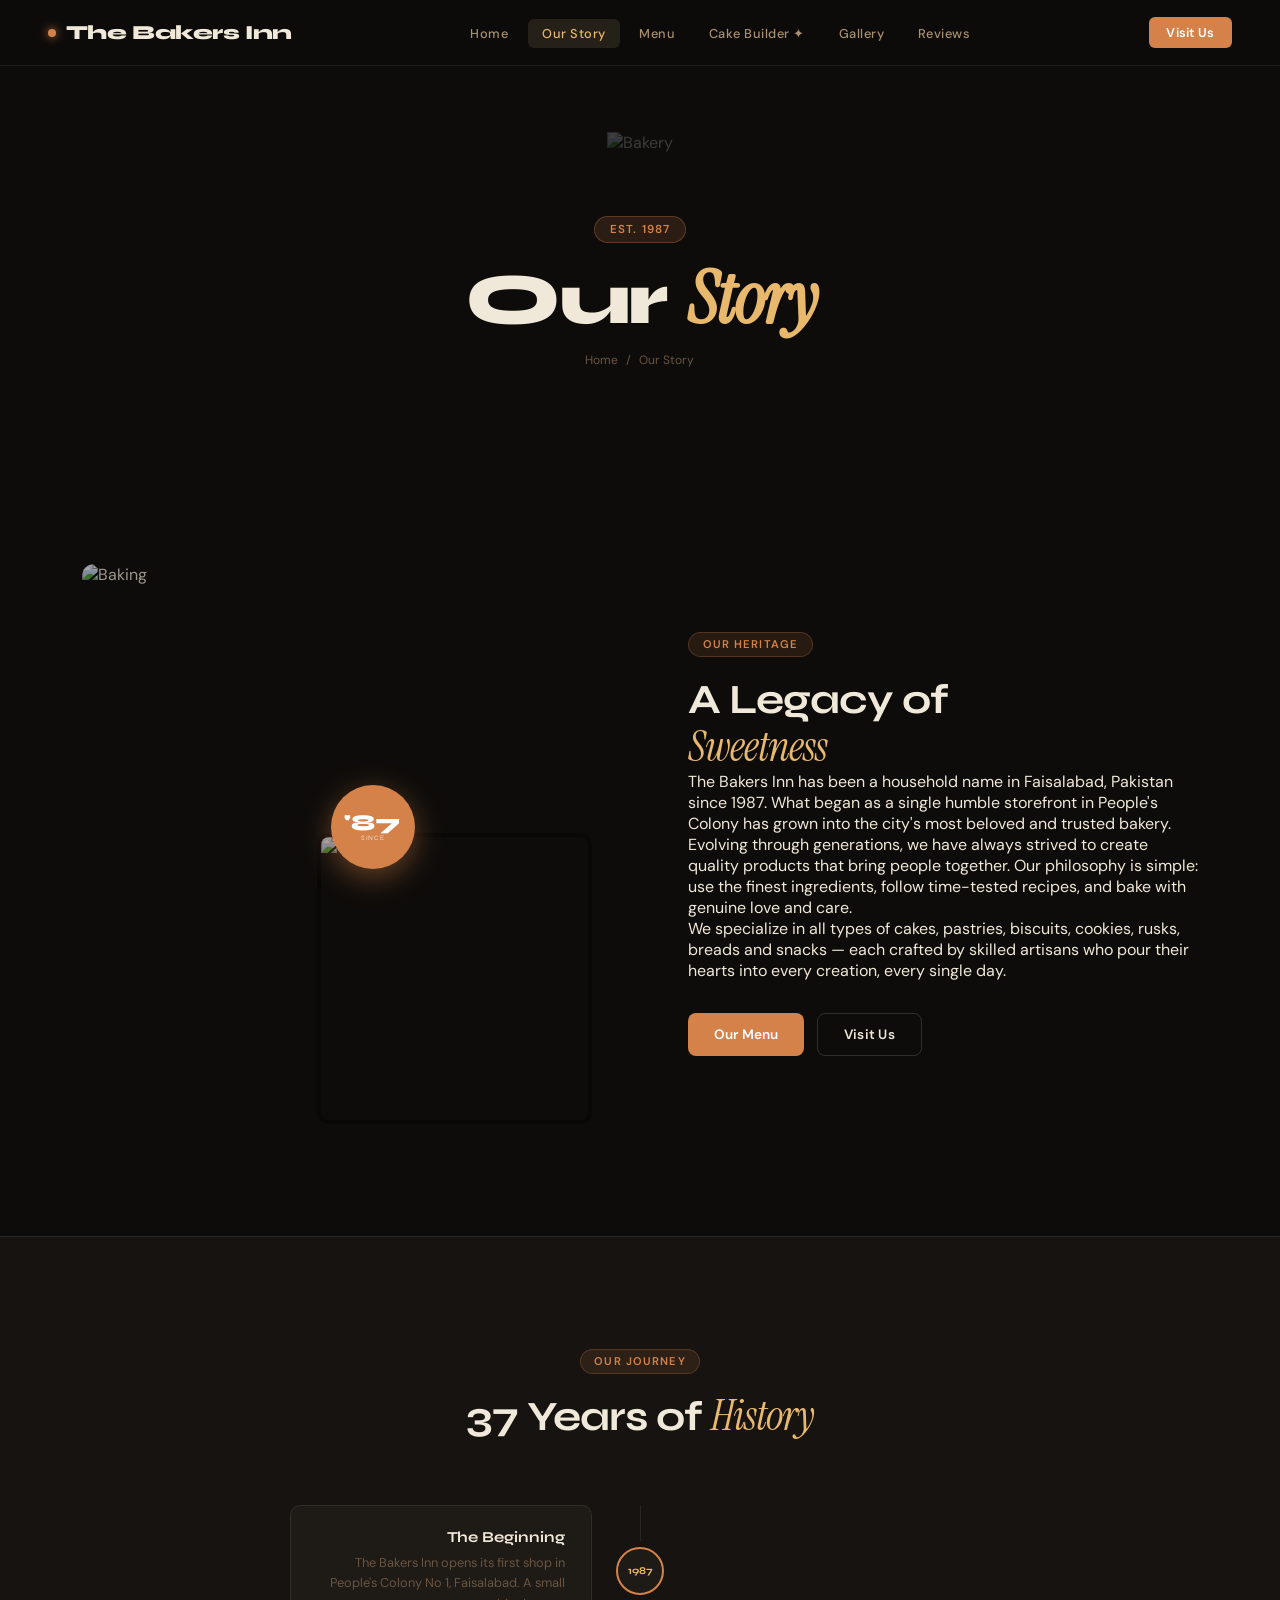
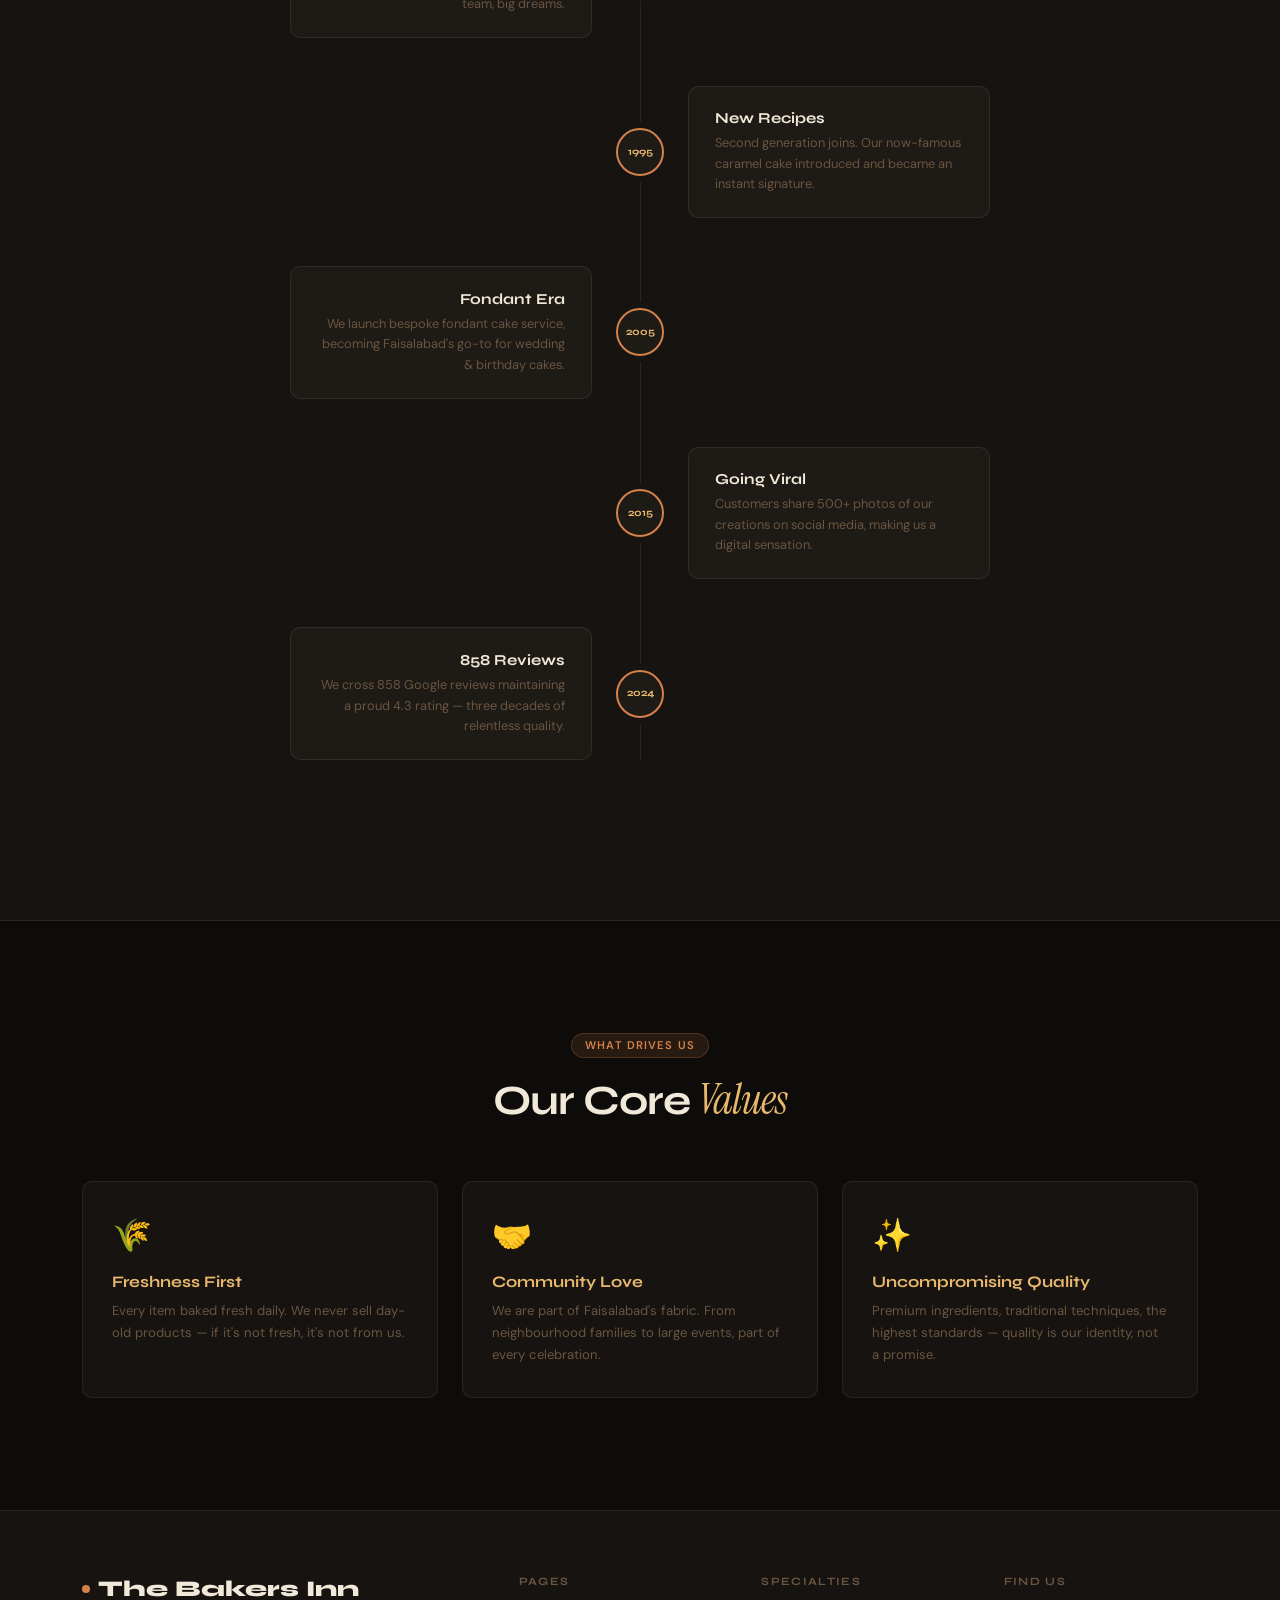
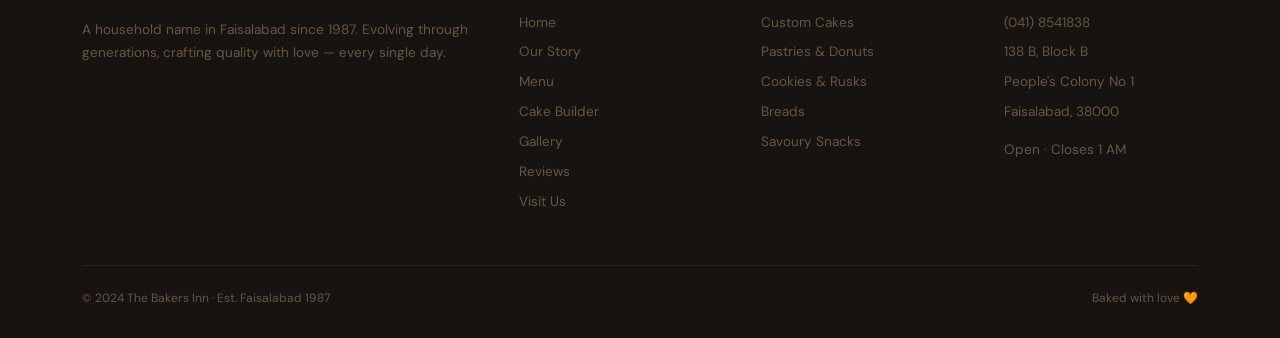
==== about.html @ 1fef69fd "Add files via upload" ====
<!DOCTYPE html>
<html lang="en">
<head>
  <meta charset="UTF-8"/><meta name="viewport" content="width=device-width, initial-scale=1.0"/>
  <title>Our Story – The Bakers Inn</title>
  <link rel="stylesheet" href="style.css"/>
  <style>
    body{padding-top:66px}
    #story{background:var(--bg)}
    .story-grid{display:grid;grid-template-columns:1fr 1fr;gap:6rem;align-items:center}
    .story-imgs{position:relative;height:560px}
    .si-main{position:absolute;top:0;left:0;width:72%;height:76%;object-fit:cover;border-radius:12px;filter:brightness(0.65)}
    .si-sm{position:absolute;bottom:0;right:0;width:54%;height:52%;object-fit:cover;border-radius:12px;border:4px solid var(--bg);filter:brightness(0.65)}
    .si-badge{position:absolute;top:47%;left:57%;transform:translate(-50%,-50%);background:var(--caramel);width:84px;height:84px;border-radius:50%;display:flex;flex-direction:column;align-items:center;justify-content:center;font-family:'Syne',sans-serif;box-shadow:0 8px 30px rgba(212,130,74,0.45);z-index:5}
    .si-badge .yr{font-size:1.4rem;font-weight:800;color:white;line-height:1}
    .si-badge .lb{font-size:0.42rem;color:rgba(255,255,255,0.7);letter-spacing:0.1em;text-transform:uppercase}
    .story-text p{font-size:0.95rem;color:var(--text2);line-height:1.8;margin-bottom:1.2rem;margin-top:1.5rem}
    #timeline{background:var(--bg2);border-top:1px solid var(--border);border-bottom:1px solid var(--border)}
    .tl-wrap{max-width:700px;margin:0 auto;position:relative}
    .tl-wrap::before{content:'';position:absolute;left:50%;top:0;bottom:0;width:1px;background:var(--border)}
    .tl-item{display:grid;grid-template-columns:1fr 48px 1fr;gap:1.5rem;align-items:center;margin-bottom:3rem}
    .tl-content{background:var(--bg3);border:1px solid var(--border);border-radius:var(--radius);padding:1.4rem 1.6rem;transition:border-color 0.3s}
    .tl-content:hover{border-color:var(--border2)}
    .tl-content h3{font-family:'Syne',sans-serif;font-size:0.95rem;font-weight:700;color:var(--text);margin-bottom:0.4rem}
    .tl-content p{font-size:0.8rem;color:var(--text3);line-height:1.6}
    .tl-dot{width:48px;height:48px;border-radius:50%;background:var(--bg3);border:2px solid var(--caramel);display:flex;align-items:center;justify-content:center;font-family:'Syne',sans-serif;font-size:0.65rem;font-weight:700;color:var(--gold);z-index:2;text-align:center;line-height:1.2;flex-shrink:0;box-shadow:0 0 0 6px var(--bg2)}
    .tl-empty{}
    #values{background:var(--bg)}
    .val-header{text-align:center;margin-bottom:3.5rem}
    .val-grid{display:grid;grid-template-columns:repeat(3,1fr);gap:1.5rem}
    .val-card{background:var(--bg2);border:1px solid var(--border);border-radius:var(--radius);padding:2rem 1.8rem;transition:all 0.3s}
    .val-card:hover{border-color:var(--border2);transform:translateY(-4px)}
    .val-icon{font-size:2rem;margin-bottom:1rem}
    .val-card h3{font-family:'Syne',sans-serif;font-size:1rem;font-weight:700;color:var(--gold);margin-bottom:0.6rem}
    .val-card p{font-size:0.82rem;color:var(--text3);line-height:1.65}
    @media(max-width:1024px){.story-grid{grid-template-columns:1fr;gap:3rem}.story-imgs{height:320px}.val-grid{grid-template-columns:1fr 1fr}.tl-wrap::before{left:24px}.tl-item{grid-template-columns:48px 1fr}.tl-item .tl-content:first-child{grid-column:2}.tl-empty{display:none}}
    @media(max-width:600px){.val-grid{grid-template-columns:1fr}}
  </style>
</head>
<body>
<div class="page-banner">
  <div class="page-banner-bg"><img src="https://images.unsplash.com/photo-1509440159596-0249088772ff?w=1400&auto=format&fit=crop" alt="Bakery"/></div>
  <div class="page-banner-content">
    <div class="page-label">Est. 1987</div>
    <h1>Our <em>Story</em></h1>
    <div class="breadcrumb"><a href="index.html">Home</a><span>/</span><span>Our Story</span></div>
  </div>
</div>
<section id="story"><div class="container"><div class="story-grid">
  <div class="story-imgs fade-in">
    <img class="si-main" src="https://images.unsplash.com/photo-1556217477-d325251ece38?w=700&auto=format&fit=crop" alt="Baking"/>
    <img class="si-sm" src="https://images.unsplash.com/photo-1464349095431-e9a21285b5f3?w=500&auto=format&fit=crop" alt="Cakes"/>
    <div class="si-badge"><span class="yr">'87</span><span class="lb">Since</span></div>
  </div>
  <div class="fade-in">
    <div class="tag">Our Heritage</div>
    <h2 class="h2">A Legacy of<br><em>Sweetness</em></h2>
    <p>The Bakers Inn has been a household name in Faisalabad, Pakistan since 1987. What began as a single humble storefront in People's Colony has grown into the city's most beloved and trusted bakery.</p>
    <p>Evolving through generations, we have always strived to create quality products that bring people together. Our philosophy is simple: use the finest ingredients, follow time-tested recipes, and bake with genuine love and care.</p>
    <p>We specialize in all types of cakes, pastries, biscuits, cookies, rusks, breads and snacks — each crafted by skilled artisans who pour their hearts into every creation, every single day.</p>
    <div style="display:flex;gap:0.8rem;margin-top:2rem;flex-wrap:wrap">
      <a href="menu.html" class="btn btn-fill">Our Menu</a>
      <a href="contact.html" class="btn btn-ghost">Visit Us</a>
    </div>
  </div>
</div></div></section>
<section id="timeline"><div class="container">
  <div style="text-align:center;margin-bottom:4rem" class="fade-in">
    <div class="tag">Our Journey</div>
    <h2 class="h2">37 Years of <em>History</em></h2>
  </div>
  <div class="tl-wrap">
    <div class="tl-item fade-in"><div class="tl-content" style="text-align:right"><h3>The Beginning</h3><p>The Bakers Inn opens its first shop in People's Colony No 1, Faisalabad. A small team, big dreams.</p></div><div class="tl-dot">1987</div><div class="tl-empty"></div></div>
    <div class="tl-item fade-in"><div class="tl-empty"></div><div class="tl-dot">1995</div><div class="tl-content"><h3>New Recipes</h3><p>Second generation joins. Our now-famous caramel cake introduced and became an instant signature.</p></div></div>
    <div class="tl-item fade-in"><div class="tl-content" style="text-align:right"><h3>Fondant Era</h3><p>We launch bespoke fondant cake service, becoming Faisalabad's go-to for wedding & birthday cakes.</p></div><div class="tl-dot">2005</div><div class="tl-empty"></div></div>
    <div class="tl-item fade-in"><div class="tl-empty"></div><div class="tl-dot">2015</div><div class="tl-content"><h3>Going Viral</h3><p>Customers share 500+ photos of our creations on social media, making us a digital sensation.</p></div></div>
    <div class="tl-item fade-in"><div class="tl-content" style="text-align:right"><h3>858 Reviews</h3><p>We cross 858 Google reviews maintaining a proud 4.3 rating — three decades of relentless quality.</p></div><div class="tl-dot">2024</div><div class="tl-empty"></div></div>
  </div>
</div></section>
<section id="values"><div class="container">
  <div class="val-header fade-in">
    <div class="tag">What Drives Us</div>
    <h2 class="h2">Our Core <em>Values</em></h2>
  </div>
  <div class="val-grid">
    <div class="val-card fade-in"><div class="val-icon">🌾</div><h3>Freshness First</h3><p>Every item baked fresh daily. We never sell day-old products — if it's not fresh, it's not from us.</p></div>
    <div class="val-card fade-in"><div class="val-icon">🤝</div><h3>Community Love</h3><p>We are part of Faisalabad's fabric. From neighbourhood families to large events, part of every celebration.</p></div>
    <div class="val-card fade-in"><div class="val-icon">✨</div><h3>Uncompromising Quality</h3><p>Premium ingredients, traditional techniques, the highest standards — quality is our identity, not a promise.</p></div>
  </div>
</div></section>
<script src="shared.js"></script><script>injectNav('about');injectFooter();initFadeIns();</script>
</body></html>
---- style.css ----
@import url('https://fonts.googleapis.com/css2?family=Syne:wght@400;600;700;800&family=Instrument+Serif:ital@0;1&family=DM+Sans:ital,wght@0,300;0,400;0,500;1,300&display=swap');

*, *::before, *::after { box-sizing: border-box; margin: 0; padding: 0; }

:root {
  --bg:       #0e0c0a;
  --bg2:      #161310;
  --bg3:      #1e1a16;
  --surface:  #252018;
  --border:   rgba(255,255,255,0.08);
  --border2:  rgba(255,255,255,0.14);
  --caramel:  #d4824a;
  --gold:     #e8b86d;
  --gold2:    #f5d08a;
  --cream:    #f5ede0;
  --text:     #f0e8d8;
  --text2:    #a89070;
  --text3:    #6a5540;
  --green:    #4caf75;
  --radius:   10px;
}

html { scroll-behavior: smooth; }
body {
  font-family: 'DM Sans', sans-serif;
  background: var(--bg);
  color: var(--text);
  overflow-x: hidden;
  -webkit-font-smoothing: antialiased;
}

/* ── SCROLLBAR ── */
::-webkit-scrollbar { width: 5px; }
::-webkit-scrollbar-track { background: var(--bg); }
::-webkit-scrollbar-thumb { background: var(--border2); border-radius: 3px; }
::-webkit-scrollbar-thumb:hover { background: var(--text3); }

/* ── NAV ── */
nav {
  position: fixed; top: 0; left: 0; right: 0; z-index: 200;
  height: 66px;
  display: flex; align-items: center; justify-content: space-between;
  padding: 0 3rem;
  background: rgba(14,12,10,0.85);
  backdrop-filter: blur(20px) saturate(1.5);
  border-bottom: 1px solid var(--border);
  transition: all 0.3s;
}
nav.scrolled { background: rgba(14,12,10,0.97); }
.nav-logo {
  font-family: 'Syne', sans-serif; font-weight: 800;
  font-size: 1.25rem; letter-spacing: -0.02em;
  color: var(--text); text-decoration: none;
  display: flex; align-items: center; gap: 0.6rem;
}
.nav-logo-dot {
  width: 8px; height: 8px; border-radius: 50%;
  background: var(--caramel);
  box-shadow: 0 0 10px var(--caramel);
  animation: pulse-dot 2s ease-in-out infinite;
}
@keyframes pulse-dot { 0%,100%{box-shadow:0 0 6px var(--caramel);} 50%{box-shadow:0 0 18px var(--caramel);} }

.nav-center { display: flex; gap: 0.3rem; list-style: none; }
.nav-center a {
  text-decoration: none; color: var(--text2);
  font-size: 0.8rem; font-weight: 500; letter-spacing: 0.04em;
  padding: 0.4rem 0.9rem; border-radius: 6px;
  transition: all 0.2s;
}
.nav-center a:hover, .nav-center a.active {
  background: var(--surface); color: var(--text);
}
.nav-center a.active { color: var(--gold); }

.nav-right { display: flex; align-items: center; gap: 0.8rem; }
.nav-pill {
  background: var(--caramel); color: white;
  padding: 0.45rem 1.1rem; border-radius: 6px;
  font-size: 0.8rem; font-weight: 600; text-decoration: none;
  transition: all 0.2s; letter-spacing: 0.02em;
}
.nav-pill:hover { background: var(--gold); color: var(--bg); transform: translateY(-1px); }

.hamburger { display: none; flex-direction: column; gap: 5px; background: none; border: none; cursor: pointer; }
.hamburger span { width: 22px; height: 1.5px; background: var(--text2); display: block; transition: all 0.3s; }

.mobile-overlay { position: fixed; inset: 0; background: rgba(0,0,0,0.7); z-index: 190; opacity: 0; pointer-events: none; transition: opacity 0.3s; }
.mobile-overlay.open { opacity: 1; pointer-events: all; }
.mobile-nav {
  position: fixed; top: 0; right: -100%; width: 260px; height: 100vh;
  background: var(--bg2); z-index: 195;
  transition: right 0.3s; padding: 5rem 2rem 2rem;
  border-left: 1px solid var(--border);
  display: flex; flex-direction: column; gap: 0.3rem;
}
.mobile-nav.open { right: 0; }
.mobile-nav a {
  font-family: 'Syne', sans-serif; font-size: 1.2rem; color: var(--text2);
  text-decoration: none; padding: 0.7rem 1rem; border-radius: 6px;
  transition: all 0.2s;
}
.mobile-nav a:hover { background: var(--surface); color: var(--text); }

/* ── PAGE HERO BANNER ── */
.page-banner {
  margin-top: 66px; height: 320px;
  position: relative; overflow: hidden;
  display: flex; align-items: center; justify-content: center; text-align: center;
}
.page-banner-bg { position: absolute; inset: 0; }
.page-banner-bg img { width: 100%; height: 100%; object-fit: cover; filter: brightness(0.25) saturate(0.8); }
.page-banner-bg::after { content:''; position:absolute; inset:0; background: linear-gradient(to bottom, transparent 40%, var(--bg) 100%); }
.page-banner-content { position: relative; z-index: 2; }
.page-label {
  display: inline-flex; align-items: center; gap: 0.4rem;
  background: rgba(212,130,74,0.15); border: 1px solid rgba(212,130,74,0.3);
  color: var(--caramel); padding: 0.3rem 0.9rem; border-radius: 20px;
  font-size: 0.72rem; font-weight: 600; letter-spacing: 0.1em; text-transform: uppercase;
  margin-bottom: 1rem;
}
.page-banner-content h1 {
  font-family: 'Syne', sans-serif; font-weight: 800;
  font-size: clamp(2.2rem, 6vw, 4.5rem);
  color: var(--text); line-height: 1.1; letter-spacing: -0.03em;
}
.page-banner-content h1 em { font-family: 'Instrument Serif', serif; font-style: italic; color: var(--gold); }
.breadcrumb {
  margin-top: 0.8rem; font-size: 0.75rem; color: var(--text3);
  display: flex; align-items: center; justify-content: center; gap: 0.5rem;
}
.breadcrumb a { color: var(--text3); text-decoration: none; transition: color 0.2s; }
.breadcrumb a:hover { color: var(--gold); }

/* ── MARQUEE ── */
.marquee-bar {
  background: var(--bg2); border-top: 1px solid var(--border); border-bottom: 1px solid var(--border);
  padding: 0.75rem 0; overflow: hidden;
}
.marquee-track { display: flex; gap: 0; animation: marquee 30s linear infinite; white-space: nowrap; }
@keyframes marquee { from{transform:translateX(0)} to{transform:translateX(-50%)} }
.marquee-item {
  display: inline-flex; align-items: center; gap: 2rem;
  font-size: 0.75rem; font-weight: 500; letter-spacing: 0.1em;
  text-transform: uppercase; color: var(--text3); padding: 0 2.5rem;
}
.marquee-item span { color: var(--caramel); }

/* ── LAYOUT ── */
section { padding: 7rem 0; }
.container { max-width: 1180px; margin: 0 auto; padding: 0 2rem; }
.tag {
  display: inline-flex; align-items: center; gap: 0.4rem;
  background: rgba(212,130,74,0.12); border: 1px solid rgba(212,130,74,0.25);
  color: var(--caramel); padding: 0.28rem 0.85rem; border-radius: 20px;
  font-size: 0.7rem; font-weight: 600; letter-spacing: 0.1em; text-transform: uppercase;
  margin-bottom: 1.2rem;
}
.h1 {
  font-family: 'Syne', sans-serif; font-weight: 800;
  font-size: clamp(2.4rem, 5vw, 4rem); line-height: 1.1;
  letter-spacing: -0.03em; color: var(--text);
}
.h1 em { font-family: 'Instrument Serif', serif; font-style: italic; color: var(--gold); font-weight: 400; }
.h2 {
  font-family: 'Syne', sans-serif; font-weight: 700;
  font-size: clamp(1.6rem, 3.5vw, 2.6rem); line-height: 1.15;
  letter-spacing: -0.025em; color: var(--text);
}
.h2 em { font-family: 'Instrument Serif', serif; font-style: italic; color: var(--gold); font-weight: 400; }
.body-lg { font-family: 'DM Sans', sans-serif; font-size: 1.05rem; color: var(--text2); line-height: 1.75; }

/* ── BUTTONS ── */
.btn {
  display: inline-flex; align-items: center; gap: 0.5rem;
  padding: 0.75rem 1.6rem; border-radius: 8px;
  font-family: 'DM Sans', sans-serif; font-size: 0.85rem; font-weight: 600;
  letter-spacing: 0.02em; text-decoration: none; border: none; cursor: pointer;
  transition: all 0.2s; white-space: nowrap;
}
.btn-fill { background: var(--caramel); color: white; }
.btn-fill:hover { background: var(--gold); color: var(--bg); transform: translateY(-2px); box-shadow: 0 8px 24px rgba(212,130,74,0.35); }
.btn-ghost { background: transparent; color: var(--text); border: 1px solid var(--border2); }
.btn-ghost:hover { background: var(--surface); border-color: var(--border2); transform: translateY(-1px); }
.btn-gold { background: var(--gold); color: var(--bg); }
.btn-gold:hover { background: var(--gold2); transform: translateY(-2px); box-shadow: 0 8px 24px rgba(232,184,109,0.3); }
.btn-sm { padding: 0.5rem 1.1rem; font-size: 0.78rem; border-radius: 6px; }

/* ── CARD ── */
.card {
  background: var(--bg2); border: 1px solid var(--border);
  border-radius: var(--radius); overflow: hidden;
  transition: all 0.3s;
}
.card:hover { border-color: var(--border2); transform: translateY(-4px); box-shadow: 0 20px 50px rgba(0,0,0,0.4); }

/* ── OPEN BADGE ── */
.live-badge {
  display: inline-flex; align-items: center; gap: 0.4rem;
  background: rgba(76,175,117,0.12); border: 1px solid rgba(76,175,117,0.3);
  color: var(--green); padding: 0.28rem 0.85rem; border-radius: 20px;
  font-size: 0.72rem; font-weight: 600; letter-spacing: 0.06em;
}
.live-dot { width: 6px; height: 6px; background: var(--green); border-radius: 50%; animation: blink 1.4s ease-in-out infinite; }
@keyframes blink { 0%,100%{opacity:1} 50%{opacity:0.25} }

/* ── FADE IN ── */
.fade-in { opacity: 0; transform: translateY(24px); transition: opacity 0.65s ease, transform 0.65s ease; }
.fade-in.visible { opacity: 1; transform: translateY(0); }

/* ── FOOTER ── */
footer {
  background: var(--bg2); border-top: 1px solid var(--border);
  padding: 4rem 0 2rem;
}
.footer-grid { display: grid; grid-template-columns: 2fr 1fr 1fr 1fr; gap: 3rem; margin-bottom: 3rem; }
.footer-logo { font-family: 'Syne', sans-serif; font-weight: 800; font-size: 1.4rem; color: var(--text); text-decoration: none; display: flex; align-items: center; gap: 0.5rem; margin-bottom: 1rem; }
.footer-brand p { font-size: 0.85rem; color: var(--text3); line-height: 1.7; }
.footer-col h5 { font-family: 'Syne', sans-serif; font-size: 0.7rem; font-weight: 700; letter-spacing: 0.12em; text-transform: uppercase; color: var(--text3); margin-bottom: 1.2rem; }
.footer-col a, .footer-col p { display: block; color: var(--text3); text-decoration: none; font-size: 0.85rem; line-height: 2.2; transition: color 0.2s; }
.footer-col a:hover { color: var(--gold); }
.footer-bottom { border-top: 1px solid var(--border); padding-top: 1.5rem; display: flex; align-items: center; justify-content: space-between; font-size: 0.75rem; color: var(--text3); flex-wrap: wrap; gap: 1rem; }

@media (max-width: 1024px) {
  nav { padding: 0 1.5rem; }
  .nav-center { display: none; }
  .hamburger { display: flex; }
  .footer-grid { grid-template-columns: 1fr 1fr; gap: 2rem; }
}
@media (max-width: 600px) {
  section { padding: 5rem 0; }
  .page-banner { height: 260px; }
  .footer-grid { grid-template-columns: 1fr; }
}
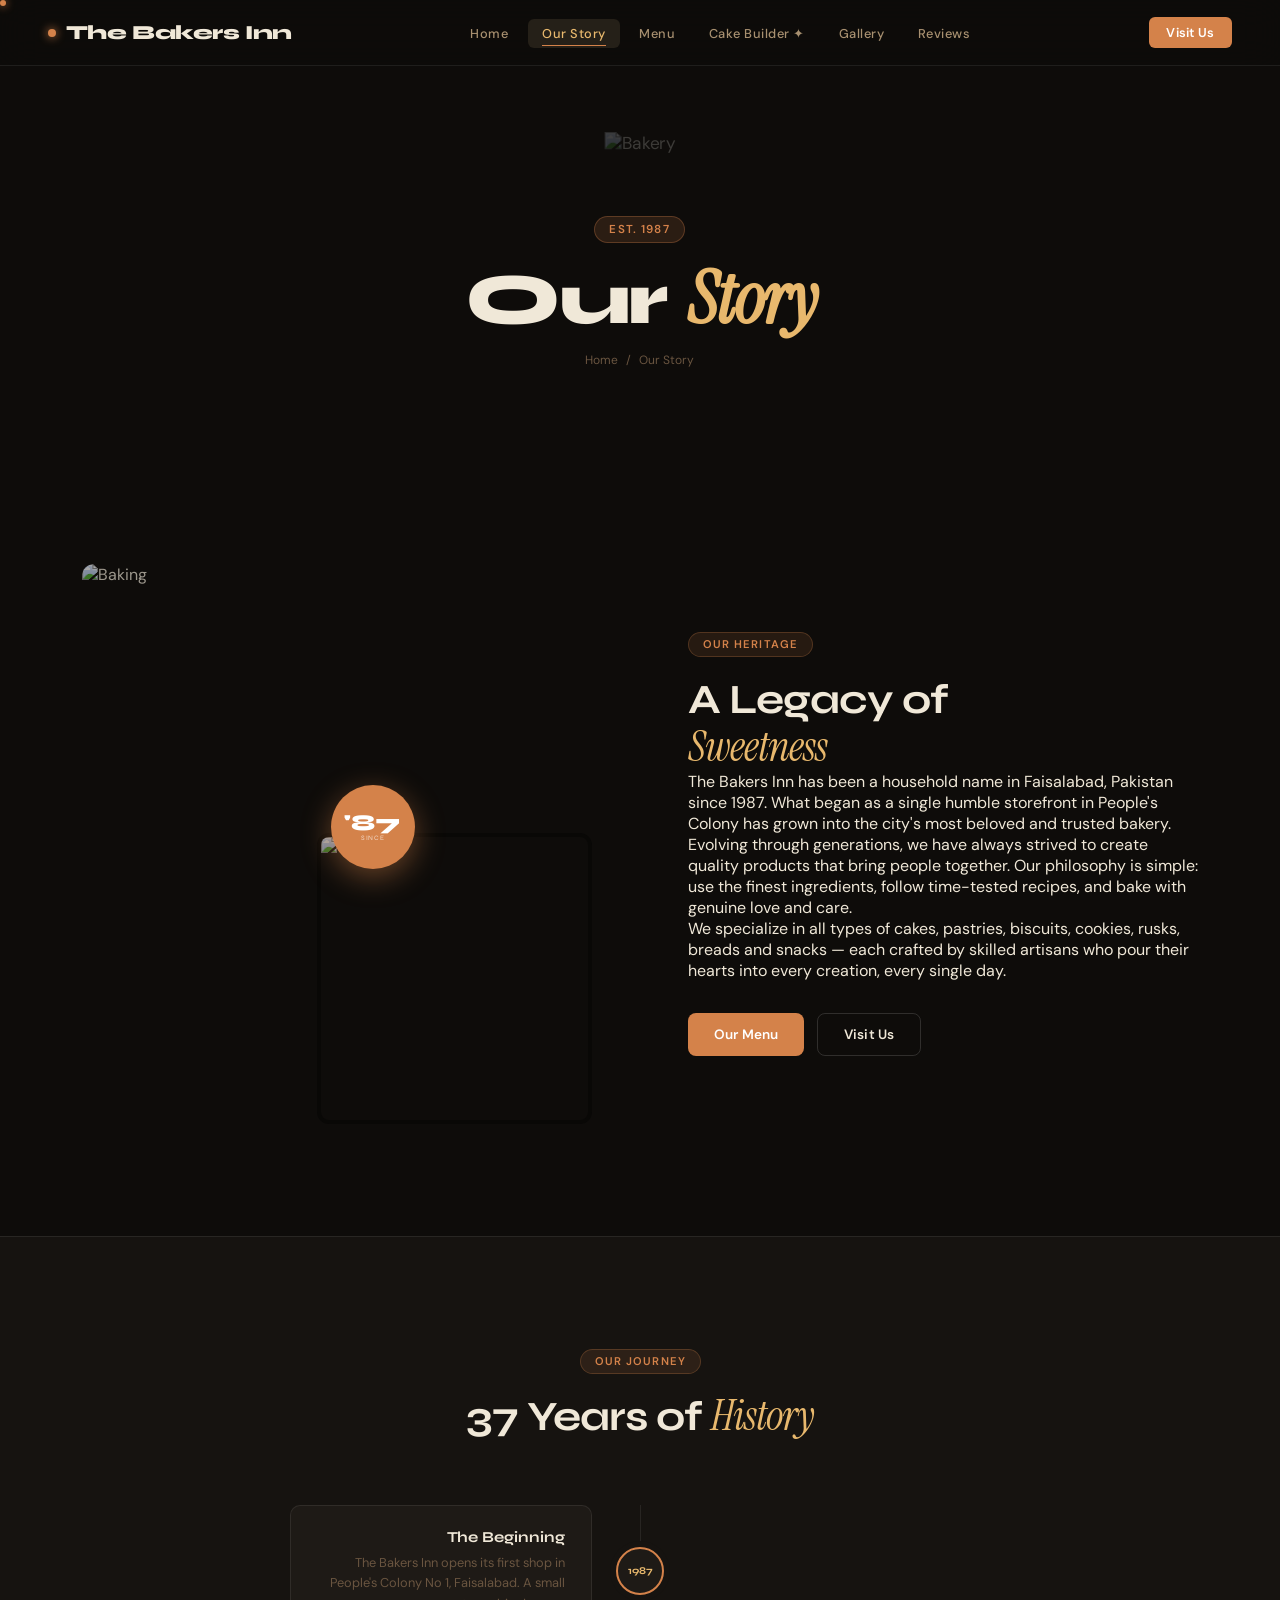
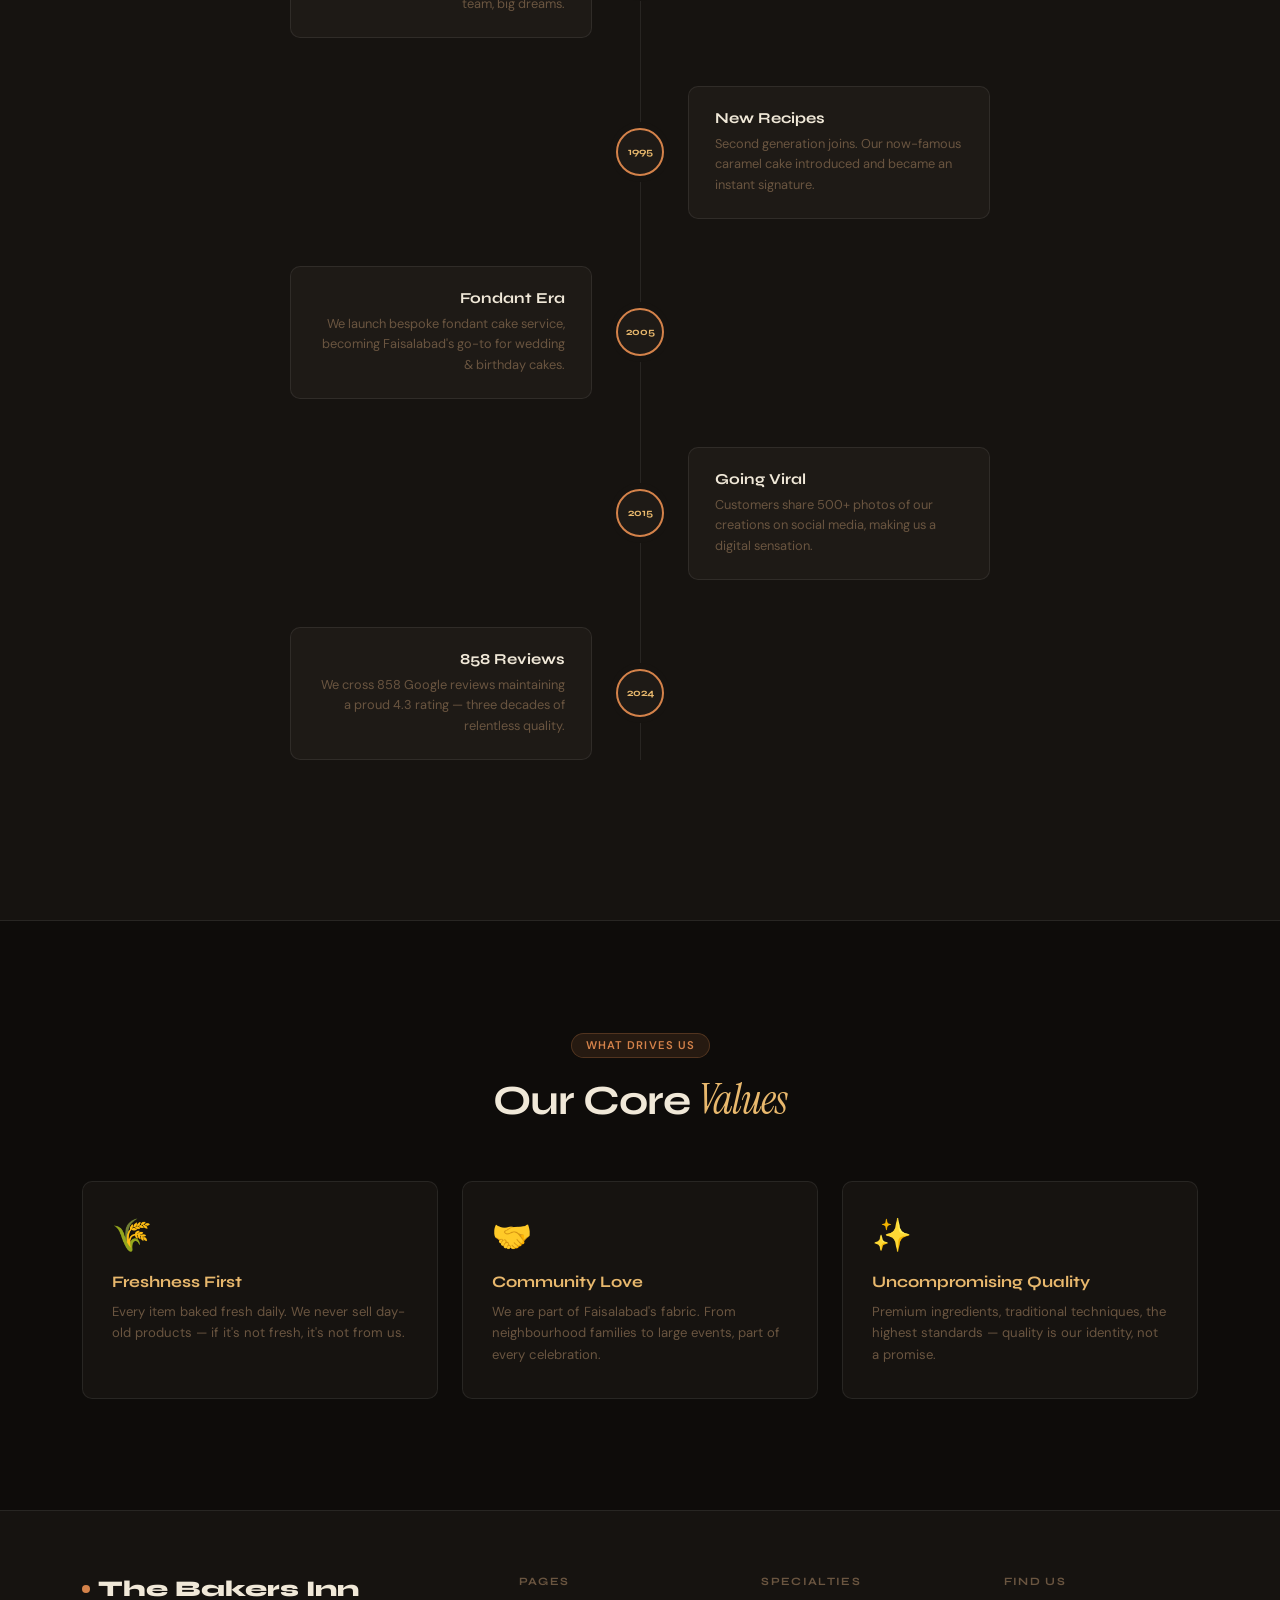
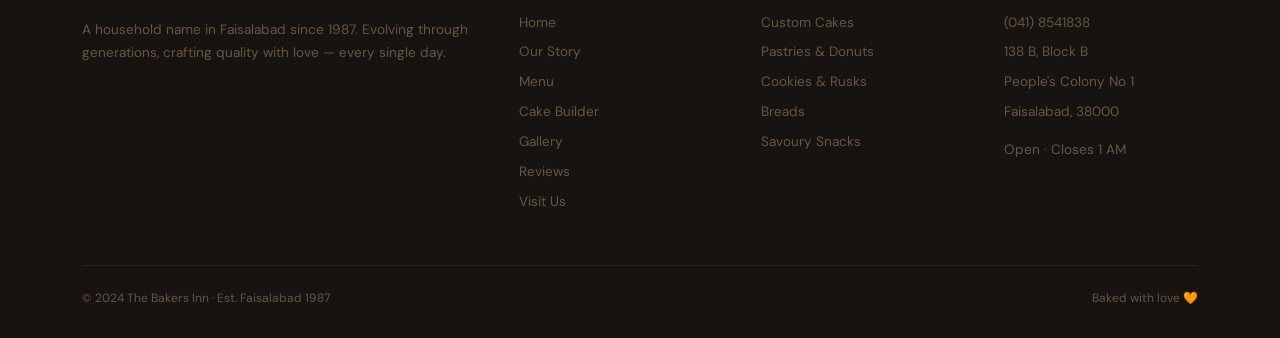
==== commit daccc352: "add animations" ====
--- a/about.html
+++ b/about.html
@@ -4,6 +4,7 @@
   <meta charset="UTF-8"/><meta name="viewport" content="width=device-width, initial-scale=1.0"/>
   <title>Our Story – The Bakers Inn</title>
   <link rel="stylesheet" href="style.css"/>
+  <link rel="stylesheet" href="animations.css"/>
   <style>
     body{padding-top:66px}
     #story{background:var(--bg)}
@@ -89,4 +90,5 @@
   </div>
 </div></section>
 <script src="shared.js"></script><script>injectNav('about');injectFooter();initFadeIns();</script>
+<script src="animations.js"></script>
 </body></html>
--- a/animations.css
+++ b/animations.css
@@ -0,0 +1,375 @@
+/* ============================================================
+   animations.css — The Bakers Inn
+   ============================================================ */
+
+/* ── CUSTOM CURSOR ── */
+.ani-cursor-dot,
+.ani-cursor-ring {
+  position: fixed;
+  top: 0; left: 0;
+  border-radius: 50%;
+  pointer-events: none;
+  z-index: 99999;
+  will-change: transform;
+}
+.ani-cursor-dot {
+  width: 6px; height: 6px;
+  background: var(--caramel);
+  box-shadow: 0 0 8px var(--caramel);
+  transition: width 0.2s, height 0.2s, background 0.2s;
+}
+.ani-cursor-ring {
+  width: 28px; height: 28px;
+  border: 1.5px solid rgba(212,130,74,0.5);
+  background: transparent;
+  transition: transform 0.08s linear, width 0.25s, height 0.25s, border-color 0.25s;
+}
+.ani-cursor-dot--hover {
+  width: 10px; height: 10px;
+  background: var(--gold);
+  box-shadow: 0 0 14px var(--gold);
+}
+.ani-cursor-ring--hover {
+  border-color: rgba(232,184,109,0.6);
+}
+.ani-cursor-ring--click {
+  border-color: var(--caramel);
+  width: 20px !important; height: 20px !important;
+}
+@media (pointer: coarse) {
+  .ani-cursor-dot, .ani-cursor-ring { display: none; }
+}
+
+/* ── SCROLL REVEAL BASE ── */
+.reveal-base {
+  will-change: opacity, transform;
+  transition: opacity 0.75s cubic-bezier(0.23, 1, 0.32, 1),
+              transform 0.75s cubic-bezier(0.23, 1, 0.32, 1);
+}
+
+.reveal-up    { opacity: 0; transform: translateY(36px); }
+.reveal-left  { opacity: 0; transform: translateX(-32px); }
+.reveal-right { opacity: 0; transform: translateX(32px); }
+.reveal-scale { opacity: 0; transform: scale(0.85); }
+.reveal-fade  { opacity: 0; }
+
+.reveal-visible.reveal-up,
+.reveal-visible.reveal-left,
+.reveal-visible.reveal-right,
+.reveal-visible.reveal-fade  { opacity: 1; transform: translate(0,0); }
+.reveal-visible.reveal-scale { opacity: 1; transform: scale(1); }
+
+/* ── BUTTON RIPPLE ── */
+.btn-ripple {
+  position: absolute;
+  border-radius: 50%;
+  background: rgba(255,255,255,0.18);
+  transform: scale(0);
+  animation: ripple-expand 0.65s cubic-bezier(0.23,1,0.32,1) forwards;
+  pointer-events: none;
+}
+@keyframes ripple-expand {
+  to { transform: scale(1); opacity: 0; }
+}
+
+/* ── BUTTON HOVER GLOW ── */
+.btn-fill {
+  position: relative;
+  overflow: hidden;
+}
+.btn-fill::after {
+  content: '';
+  position: absolute;
+  inset: 0;
+  background: linear-gradient(135deg, rgba(255,255,255,0.12) 0%, transparent 60%);
+  opacity: 0;
+  transition: opacity 0.3s;
+  pointer-events: none;
+  border-radius: inherit;
+}
+.btn-fill:hover::after { opacity: 1; }
+
+.btn-ghost {
+  position: relative; overflow: hidden;
+}
+.btn-ghost::before {
+  content: '';
+  position: absolute;
+  inset: 0;
+  background: linear-gradient(90deg, transparent 0%, rgba(212,130,74,0.06) 50%, transparent 100%);
+  transform: translateX(-100%);
+  transition: transform 0.5s ease;
+  pointer-events: none;
+}
+.btn-ghost:hover::before { transform: translateX(100%); }
+
+/* ── FLOATING BADGES ── */
+@keyframes float-badge {
+  from { transform: translateY(0px) rotate(-1deg); }
+  to   { transform: translateY(-8px) rotate(1deg); }
+}
+
+/* ── NAV LINK UNDERLINE ANIMATION ── */
+.nav-link-ani {
+  position: relative;
+}
+.nav-link-ani::after {
+  content: '';
+  position: absolute;
+  bottom: 2px; left: 0.9rem; right: 0.9rem;
+  height: 1px;
+  background: var(--caramel);
+  transform: scaleX(0);
+  transform-origin: center;
+  transition: transform 0.3s cubic-bezier(0.23,1,0.32,1);
+}
+.nav-link-ani:hover::after,
+.nav-link-ani.active::after { transform: scaleX(1); }
+
+/* ── TAG PULSE-IN ── */
+.tag-ani {
+  animation: tag-in 0.6s cubic-bezier(0.23,1,0.32,1) both;
+}
+@keyframes tag-in {
+  from { opacity: 0; transform: translateX(-12px); }
+  to   { opacity: 1; transform: translateX(0); }
+}
+
+/* ── CARD HOVER LIFT + GLOW ── */
+.m-card,
+.r-card,
+.val-card,
+.oven-card,
+.q-card,
+.menu-card {
+  transition: transform 0.4s cubic-bezier(0.23,1,0.32,1),
+              border-color 0.3s,
+              box-shadow 0.4s;
+  transform-style: preserve-3d;
+}
+.m-card:hover,
+.menu-card:hover {
+  box-shadow: 0 28px 70px rgba(0,0,0,0.55),
+              0 0 0 1px rgba(212,130,74,0.15),
+              0 0 40px rgba(212,130,74,0.06);
+}
+.val-card:hover {
+  box-shadow: 0 20px 50px rgba(0,0,0,0.4),
+              0 0 0 1px rgba(232,184,109,0.12);
+}
+.r-card:hover {
+  box-shadow: 0 16px 40px rgba(0,0,0,0.4);
+}
+
+/* ── IMAGE ZOOM OVERLAY ── */
+.m-img, .menu-card-img {
+  overflow: hidden;
+}
+.m-img img, .menu-card-img img {
+  transition: transform 0.7s cubic-bezier(0.23,1,0.32,1),
+              filter 0.5s ease;
+}
+.m-card:hover .m-img img,
+.menu-card:hover .menu-card-img img {
+  transform: scale(1.08) translateY(-3px);
+  filter: brightness(0.95) saturate(1.1);
+}
+
+/* ── OVEN CARD PROGRESS ── */
+.oven-card {
+  transition: transform 0.35s cubic-bezier(0.23,1,0.32,1),
+              border-color 0.3s,
+              box-shadow 0.35s;
+}
+.oven-card:hover {
+  box-shadow: 0 16px 40px rgba(0,0,0,0.4), 0 0 20px rgba(212,130,74,0.08);
+}
+
+/* ── SIZE / OPTION BUTTONS ── */
+.size-btn,
+.opt-btn,
+.topping-btn {
+  transition: transform 0.25s cubic-bezier(0.23,1,0.32,1),
+              border-color 0.2s,
+              background 0.2s,
+              box-shadow 0.25s;
+}
+.size-btn:hover,
+.opt-btn:hover {
+  box-shadow: 0 8px 24px rgba(0,0,0,0.3);
+}
+.size-btn.sel,
+.opt-btn.sel {
+  box-shadow: 0 0 0 2px rgba(212,130,74,0.4),
+              0 8px 24px rgba(212,130,74,0.15);
+}
+.topping-btn:hover {
+  box-shadow: 0 6px 18px rgba(0,0,0,0.3);
+}
+.topping-btn.sel {
+  box-shadow: 0 0 0 2px rgba(232,184,109,0.4);
+  animation: topping-pop 0.35s cubic-bezier(0.34,1.56,0.64,1);
+}
+@keyframes topping-pop {
+  0%   { transform: scale(0.88); }
+  60%  { transform: scale(1.12); }
+  100% { transform: scale(1.04); }
+}
+
+/* ── LIVE DOT ENHANCED ── */
+.live-dot {
+  position: relative;
+}
+.live-dot::before {
+  content: '';
+  position: absolute;
+  inset: -3px;
+  border-radius: 50%;
+  background: var(--green);
+  opacity: 0.3;
+  animation: live-pulse 2s ease-in-out infinite;
+}
+@keyframes live-pulse {
+  0%,100% { transform: scale(1); opacity: 0.3; }
+  50%     { transform: scale(2.2); opacity: 0; }
+}
+
+/* ── MASONRY ITEM HOVER ── */
+.m-item {
+  transition: transform 0.4s cubic-bezier(0.23,1,0.32,1),
+              box-shadow 0.4s;
+}
+.m-item:hover {
+  transform: scale(1.02) translateY(-3px);
+  box-shadow: 0 20px 50px rgba(0,0,0,0.5);
+  z-index: 2;
+}
+
+/* ── MARQUEE PAUSE ON HOVER ── */
+.marquee-bar:hover .marquee-track {
+  animation-play-state: paused;
+}
+
+/* ── TIMELINE DOT PULSE ── */
+.tl-dot {
+  transition: transform 0.3s, box-shadow 0.3s;
+}
+.tl-item:hover .tl-dot {
+  transform: scale(1.15);
+  box-shadow: 0 0 0 8px rgba(212,130,74,0.12), 0 0 0 6px var(--bg2);
+}
+
+/* ── FOOTER LINKS ── */
+.footer-col a {
+  position: relative;
+  padding-left: 0;
+  transition: color 0.25s, padding-left 0.25s;
+}
+.footer-col a:hover {
+  padding-left: 6px;
+}
+
+/* ── HERO STATS UNDERLINE ── */
+.hero-stats > div {
+  position: relative;
+  padding-bottom: 0.5rem;
+  transition: transform 0.3s;
+}
+.hero-stats > div::after {
+  content: '';
+  position: absolute;
+  bottom: 0; left: 0;
+  width: 0; height: 1px;
+  background: linear-gradient(to right, var(--caramel), var(--gold));
+  transition: width 0.4s cubic-bezier(0.23,1,0.32,1);
+}
+.hero-stats > div:hover { transform: translateY(-3px); }
+.hero-stats > div:hover::after { width: 100%; }
+
+/* ── PAGE BANNER PARALLAX FADE ── */
+.page-banner-bg img {
+  transition: transform 0.1s linear;
+  transform-origin: center top;
+}
+
+/* ── CAKE EMOJI BOUNCE ── */
+.cake-main-emoji {
+  transition: all 0.4s cubic-bezier(0.34,1.56,0.64,1);
+}
+
+/* ── PROGRESS DOT GLOW ── */
+.prog-step.active .prog-dot {
+  animation: prog-glow 1.5s ease-in-out infinite;
+}
+@keyframes prog-glow {
+  0%,100% { box-shadow: 0 0 0 4px rgba(232,184,109,0.15); }
+  50%     { box-shadow: 0 0 0 8px rgba(232,184,109,0.25), 0 0 16px rgba(232,184,109,0.15); }
+}
+
+/* ── MAP BOX ── */
+.map-embed-wrap {
+  transition: transform 0.4s cubic-bezier(0.23,1,0.32,1),
+              box-shadow 0.4s;
+}
+.map-embed-wrap:hover {
+  transform: translateY(-4px);
+  box-shadow: 0 24px 60px rgba(0,0,0,0.5);
+}
+
+/* ── SCORE CARD BIG NUM ── */
+.big-num {
+  background: linear-gradient(135deg, var(--gold) 0%, var(--caramel) 100%);
+  -webkit-background-clip: text;
+  -webkit-text-fill-color: transparent;
+  background-clip: text;
+}
+
+/* ── STEP CARD TRANSITION ── */
+.step-card {
+  transition: border-color 0.3s, box-shadow 0.3s, transform 0.3s;
+}
+.step-card.active {
+  box-shadow: 0 8px 32px rgba(232,184,109,0.08);
+}
+
+/* ── SHIMMER ON HERO RIGHT OVERLAY ── */
+.hero-right::before {
+  content: '';
+  position: absolute;
+  top: -50%; left: -60%;
+  width: 40%; height: 200%;
+  background: linear-gradient(
+    105deg,
+    transparent 40%,
+    rgba(255,255,255,0.04) 50%,
+    transparent 60%
+  );
+  z-index: 3;
+  animation: hero-shimmer 5s ease-in-out infinite;
+}
+@keyframes hero-shimmer {
+  0%   { transform: translateX(-60%); opacity: 0; }
+  20%  { opacity: 1; }
+  80%  { opacity: 1; }
+  100% { transform: translateX(260%); opacity: 0; }
+}
+
+/* ── BUILDER PREVIEW GLOW ── */
+.fake-builder-preview {
+  transition: transform 0.4s cubic-bezier(0.23,1,0.32,1),
+              box-shadow 0.4s;
+}
+.fake-builder-preview:hover {
+  box-shadow: 0 20px 60px rgba(0,0,0,0.4),
+              0 0 0 1px rgba(232,184,109,0.1),
+              0 0 40px rgba(232,184,109,0.04);
+}
+
+/* ── REDUCE MOTION ── */
+@media (prefers-reduced-motion: reduce) {
+  *, *::before, *::after {
+    animation-duration: 0.01ms !important;
+    transition-duration: 0.01ms !important;
+  }
+  .ani-cursor-dot, .ani-cursor-ring { display: none; }
+}
